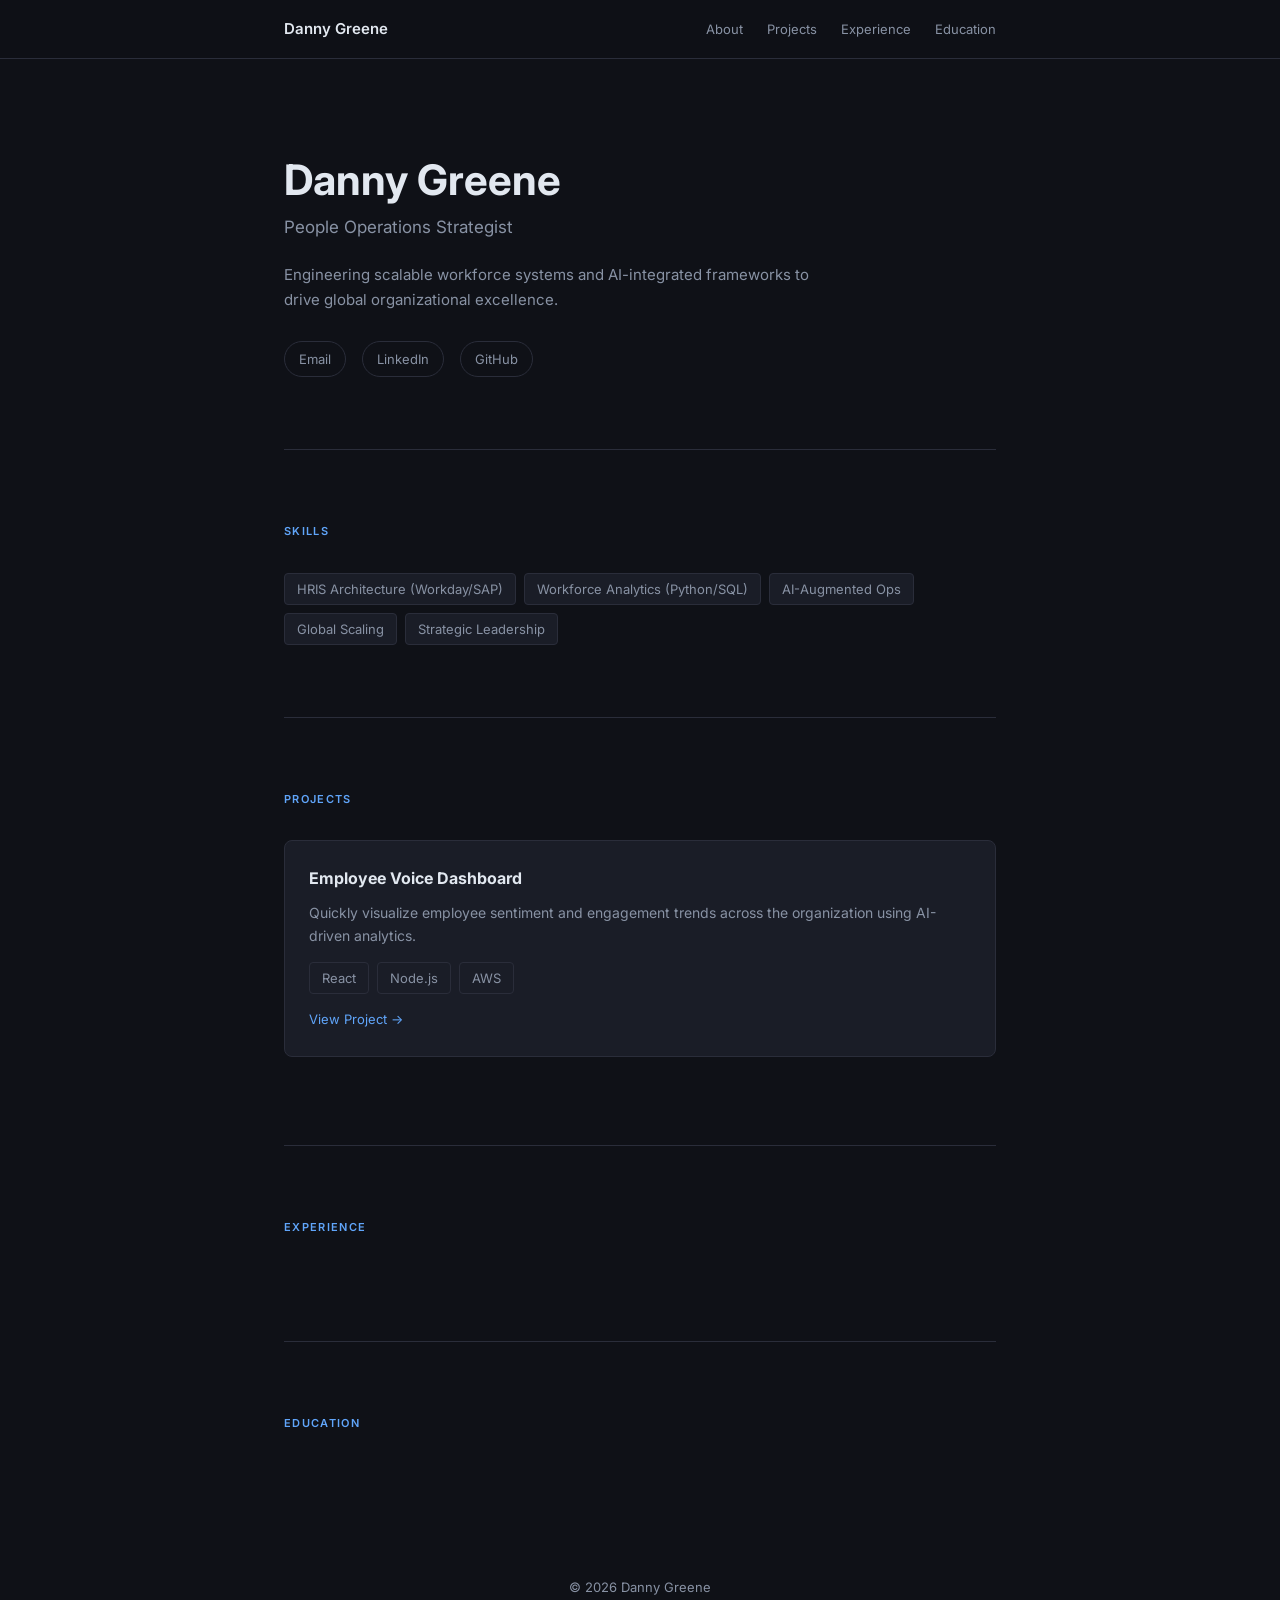
==== index.html @ c43df477 "initial portfolio" ====
<!DOCTYPE html>
<html lang="en">
<head>
  <meta charset="UTF-8" />
  <meta name="viewport" content="width=device-width, initial-scale=1.0" />
  <title id="page-title"></title>
  <link rel="stylesheet" href="style.css" />
  <link rel="preconnect" href="https://fonts.googleapis.com" />
  <link href="https://fonts.googleapis.com/css2?family=Inter:wght@400;500;600;700&display=swap" rel="stylesheet" />
</head>
<body>

<nav>
  <div class="container">
    <span class="nav-name" id="nav-name"></span>
    <div class="nav-links">
      <a href="#about">About</a>
      <a href="#projects">Projects</a>
      <a href="#experience">Experience</a>
      <a href="#education">Education</a>
    </div>
  </div>
</nav>

<main class="container">

  <section id="hero">
    <h1 id="hero-name"></h1>
    <p class="title" id="hero-title"></p>
    <p class="about" id="hero-about"></p>
    <div class="social-links" id="social-links"></div>
  </section>

  <section id="about">
    <h2>Skills</h2>
    <div class="skill-tags" id="skills"></div>
  </section>

  <section id="projects">
    <h2>Projects</h2>
    <div id="projects-list"></div>
  </section>

  <section id="experience">
    <h2>Experience</h2>
    <div id="experience-list"></div>
  </section>

  <section id="education">
    <h2>Education</h2>
    <div id="education-list"></div>
  </section>

</main>

<footer>
  <p id="footer-text"></p>
</footer>

<script src="config.js"></script>
<script>
  const c = siteConfig;

  document.getElementById("page-title").textContent = c.description;
  document.getElementById("nav-name").textContent = c.name;
  document.getElementById("hero-name").textContent = c.name;
  document.getElementById("hero-title").textContent = c.title;
  document.getElementById("hero-about").textContent = c.aboutMe;
  document.getElementById("footer-text").textContent =
    `© ${new Date().getFullYear()} ${c.name}`;

  // Social links
  const socials = [
    { label: "Email", href: `mailto:${c.social.email}` },
    { label: "LinkedIn", href: c.social.linkedin },
    { label: "GitHub", href: c.social.github },
  ];
  const socialEl = document.getElementById("social-links");
  socials.forEach(({ label, href }) => {
    const a = document.createElement("a");
    a.href = href;
    a.textContent = label;
    if (label !== "Email") a.target = "_blank";
    socialEl.appendChild(a);
  });

  // Skills
  const skillsEl = document.getElementById("skills");
  c.skills.forEach(s => {
    const span = document.createElement("span");
    span.className = "skill-tag";
    span.textContent = s;
    skillsEl.appendChild(span);
  });

  // Projects
  const projectsEl = document.getElementById("projects-list");
  c.projects.forEach(p => {
    projectsEl.innerHTML += `
      <div class="card">
        <h3>${p.name}</h3>
        <p>${p.description}</p>
        <div class="skill-tags" style="margin-bottom:12px">
          ${p.skills.map(s => `<span class="skill-tag">${s}</span>`).join("")}
        </div>
        <a class="card-link" href="${p.link}" target="_blank">View Project →</a>
      </div>`;
  });

  // Experience
  const expEl = document.getElementById("experience-list");
  c.experience.forEach(e => {
    expEl.innerHTML += `
      <div class="entry">
        <div class="entry-header">
          <h3>${e.title}</h3>
          <span class="date">${e.dateRange}</span>
        </div>
        <p class="company">${e.company}</p>
        <ul>${e.bullets.map(b => `<li>${b}</li>`).join("")}</ul>
      </div>`;
  });

  // Education
  const eduEl = document.getElementById("education-list");
  c.education.forEach(e => {
    eduEl.innerHTML += `
      <div class="entry">
        <div class="entry-header">
          <h3>${e.degree}</h3>
          <span class="date">${e.dateRange}</span>
        </div>
        <p class="company">${e.school}</p>
        <ul>${e.achievements.map(a => `<li>${a}</li>`).join("")}</ul>
      </div>`;
  });
</script>

</body>
</html>
---- style.css ----
*, *::before, *::after { box-sizing: border-box; margin: 0; padding: 0; }

:root {
  --bg:       #0f1117;
  --surface:  #1a1d27;
  --border:   #2a2d3a;
  --text:     #e2e8f0;
  --muted:    #8892a4;
  --accent:   #60a5fa;
  --radius:   8px;
  --max-w:    760px;
}

body {
  background: var(--bg);
  color: var(--text);
  font-family: 'Inter', system-ui, sans-serif;
  font-size: 15px;
  line-height: 1.7;
}

a { color: var(--accent); text-decoration: none; }
a:hover { text-decoration: underline; }

.container { max-width: var(--max-w); margin: 0 auto; padding: 0 24px; }

/* NAV */
nav {
  position: sticky; top: 0;
  background: rgba(15,17,23,0.85);
  backdrop-filter: blur(10px);
  border-bottom: 1px solid var(--border);
  padding: 16px 0;
  z-index: 10;
}
nav .container {
  display: flex;
  justify-content: space-between;
  align-items: center;
}
.nav-name { font-weight: 600; color: var(--text); }
.nav-links { display: flex; gap: 24px; font-size: 13px; color: var(--muted); }
.nav-links a { color: var(--muted); }
.nav-links a:hover { color: var(--accent); text-decoration: none; }

/* SECTIONS */
section { padding: 72px 0; border-bottom: 1px solid var(--border); }
section:last-child { border-bottom: none; }
h2 {
  font-size: 11px;
  font-weight: 600;
  letter-spacing: 0.12em;
  text-transform: uppercase;
  color: var(--accent);
  margin-bottom: 32px;
}

/* HERO */
#hero { padding: 96px 0 72px; }
#hero h1 { font-size: clamp(28px, 5vw, 42px); font-weight: 700; line-height: 1.2; }
#hero .title { color: var(--muted); font-size: 17px; margin: 8px 0 20px; }
#hero .about { color: var(--muted); max-width: 560px; }
.social-links { display: flex; gap: 16px; margin-top: 28px; }
.social-links a {
  font-size: 13px; color: var(--muted);
  border: 1px solid var(--border);
  padding: 6px 14px;
  border-radius: 20px;
  transition: all 0.15s;
}
.social-links a:hover {
  color: var(--accent);
  border-color: var(--accent);
  text-decoration: none;
}

/* SKILLS */
.skill-tags { display: flex; flex-wrap: wrap; gap: 8px; }
.skill-tag {
  background: var(--surface);
  border: 1px solid var(--border);
  border-radius: 4px;
  padding: 4px 12px;
  font-size: 13px;
  color: var(--muted);
}

/* PROJECTS */
.card {
  background: var(--surface);
  border: 1px solid var(--border);
  border-radius: var(--radius);
  padding: 24px;
  margin-bottom: 16px;
  transition: border-color 0.15s;
}
.card:hover { border-color: var(--accent); }
.card h3 { font-size: 16px; margin-bottom: 8px; }
.card p { color: var(--muted); font-size: 14px; margin-bottom: 14px; }
.card-link { font-size: 13px; }

/* EXPERIENCE */
.entry { margin-bottom: 36px; }
.entry-header { display: flex; justify-content: space-between; align-items: baseline; flex-wrap: wrap; gap: 4px; }
.entry-header h3 { font-size: 15px; font-weight: 600; }
.entry-header .date { font-size: 12px; color: var(--muted); }
.entry .company { color: var(--accent); font-size: 13px; margin-bottom: 10px; }
.entry ul { padding-left: 18px; color: var(--muted); font-size: 14px; }
.entry ul li { margin-bottom: 4px; }

/* EDUCATION — same as entry */

/* FOOTER */
footer {
  text-align: center;
  padding: 40px 0;
  color: var(--muted);
  font-size: 13px;
}
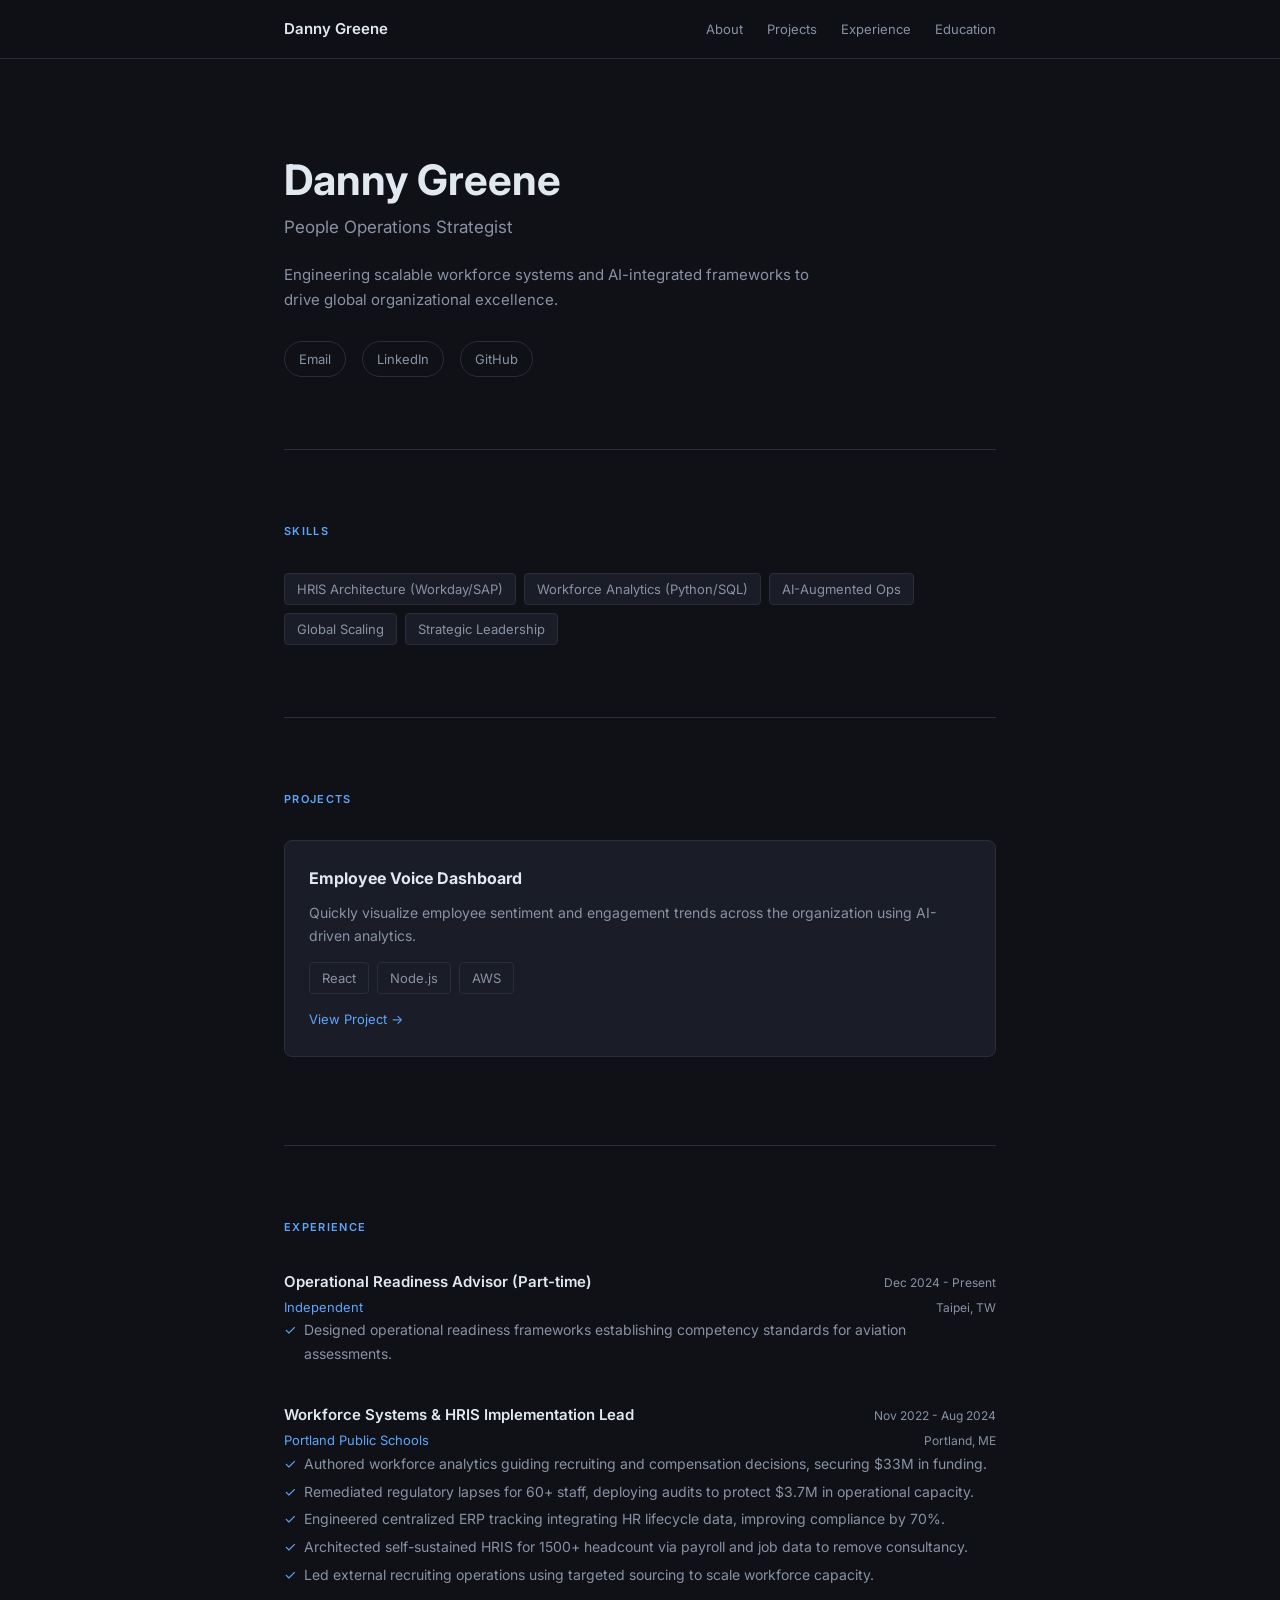
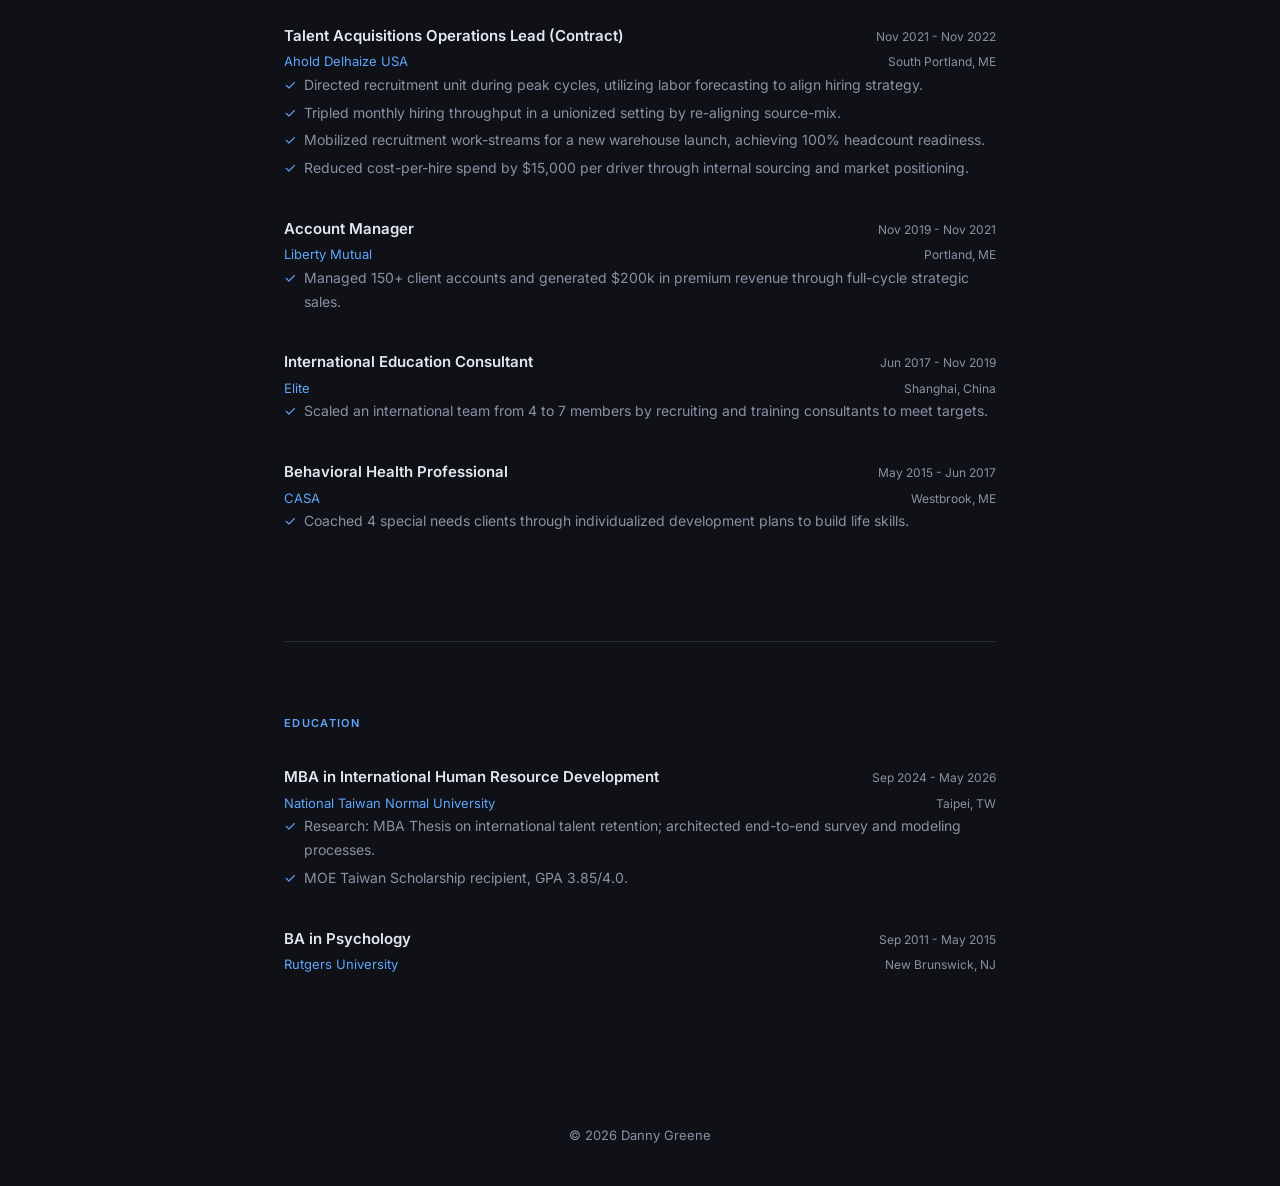
==== commit d568b2ca: "fix location layout" ====
--- a/index.html
+++ b/index.html
@@ -116,7 +116,10 @@
           <h3>${e.title}</h3>
           <span class="date">${e.dateRange}</span>
         </div>
-        <p class="company">${e.company}</p>
+        <div class="entry-subheader">
+          <p class="company">${e.company}</p>
+          <span class="location">${e.location}</span>
+        </div>
         <ul>${e.bullets.map(b => `<li>${b}</li>`).join("")}</ul>
       </div>`;
   });
@@ -130,7 +133,10 @@
           <h3>${e.degree}</h3>
           <span class="date">${e.dateRange}</span>
         </div>
-        <p class="company">${e.school}</p>
+        <div class="entry-subheader">
+          <p class="company">${e.school}</p>
+          <span class="location">${e.location}</span>
+        </div>
         <ul>${e.achievements.map(a => `<li>${a}</li>`).join("")}</ul>
       </div>`;
   });
--- a/style.css
+++ b/style.css
@@ -99,16 +99,67 @@
 .card p { color: var(--muted); font-size: 14px; margin-bottom: 14px; }
 .card-link { font-size: 13px; }
 
-/* EXPERIENCE */
+/* EXPERIENCE & EDUCATION */
 .entry { margin-bottom: 36px; }
-.entry-header { display: flex; justify-content: space-between; align-items: baseline; flex-wrap: wrap; gap: 4px; }
-.entry-header h3 { font-size: 15px; font-weight: 600; }
-.entry-header .date { font-size: 12px; color: var(--muted); }
-.entry .company { color: var(--accent); font-size: 13px; margin-bottom: 10px; }
-.entry ul { padding-left: 18px; color: var(--muted); font-size: 14px; }
-.entry ul li { margin-bottom: 4px; }
+.entry { margin-bottom: 36px; }
 
-/* EDUCATION — same as entry */
+/* Row 1: Title | Date */
+.entry-header {
+  display: grid;
+  grid-template-columns: 1fr auto;
+  align-items: baseline;
+}
+
+.entry-header h3 {
+  font-size: 15px;
+  font-weight: 600;
+  margin: 0;
+}
+
+.entry-header .date {
+  font-size: 12px;
+  color: var(--muted);
+  text-align: right;
+  white-space: nowrap;
+}
+
+/* Row 2: Company | Location */
+.entry-subheader {
+  display: grid;
+  grid-template-columns: 1fr auto;
+  align-items: baseline;
+  margin-top: 2px;
+}
+
+.entry .company {
+  color: var(--accent);
+  font-size: 13px;
+  margin: 0;
+}
+
+.entry .location {
+  color: var(--muted);
+  font-size: 12px;
+  text-align: right;
+  white-space: nowrap;
+}
+.entry ul {
+  list-style: none;
+  padding-left: 0;
+  color: var(--muted);
+  font-size: 14px;
+}
+.entry ul li {
+  margin-bottom: 4px;
+  padding-left: 20px;
+  position: relative;
+}
+.entry ul li::before {
+  content: "✓";
+  position: absolute;
+  left: 0;
+  color: var(--accent);
+}
 
 /* FOOTER */
 footer {
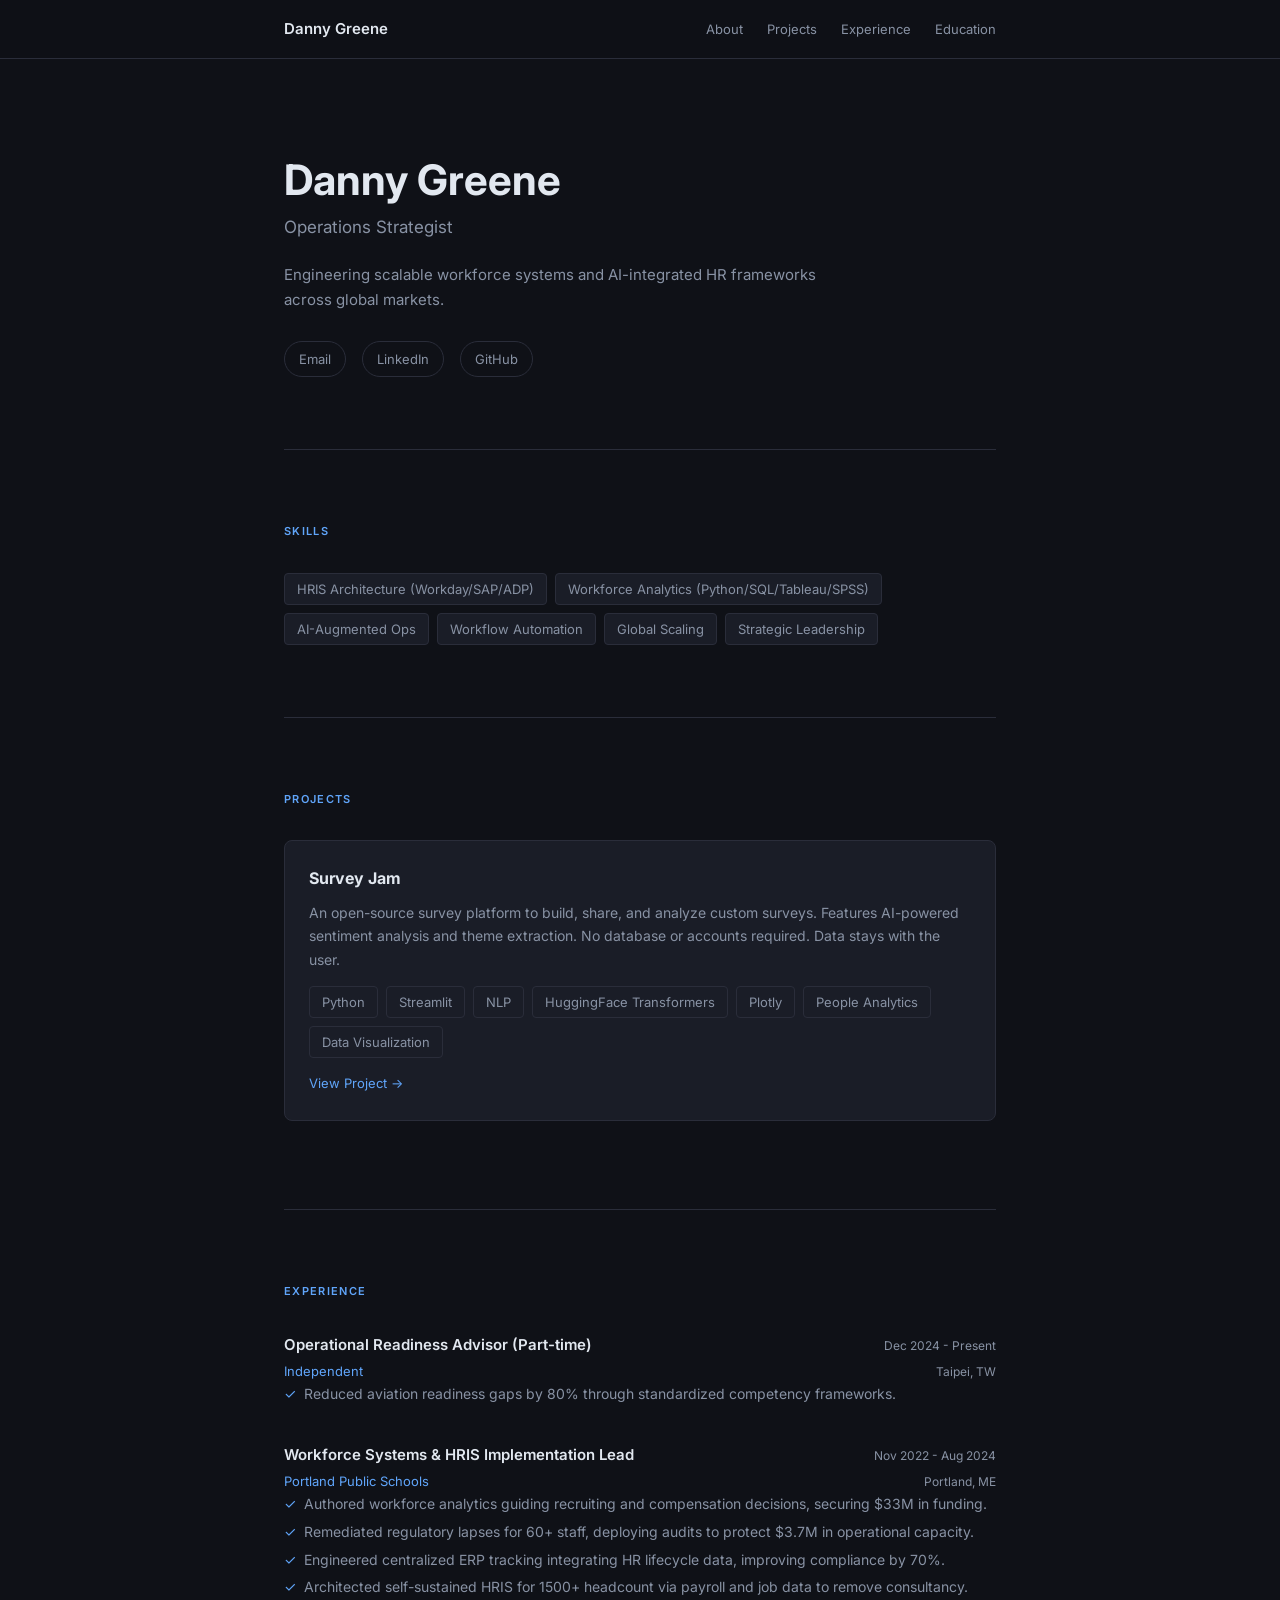
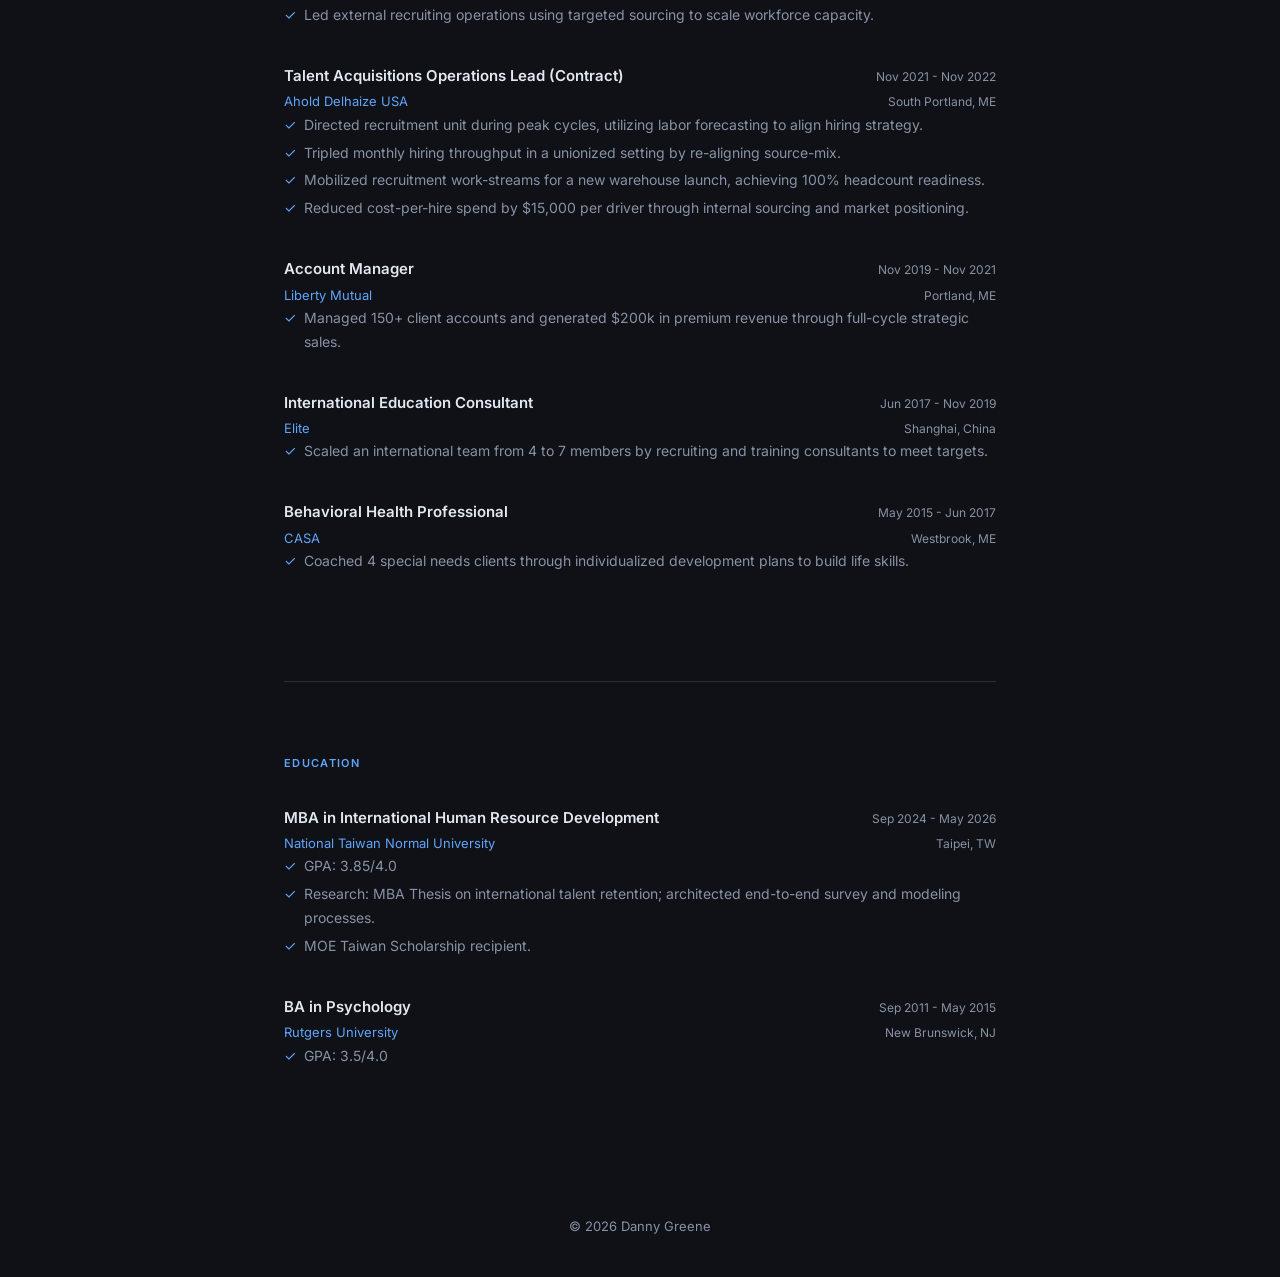
==== commit 1a08279d: "Update index.html" ====
--- a/index.html
+++ b/index.html
@@ -125,22 +125,25 @@
   });
 
   // Education
-  const eduEl = document.getElementById("education-list");
-  c.education.forEach(e => {
-    eduEl.innerHTML += `
-      <div class="entry">
-        <div class="entry-header">
-          <h3>${e.degree}</h3>
-          <span class="date">${e.dateRange}</span>
-        </div>
-        <div class="entry-subheader">
-          <p class="company">${e.school}</p>
-          <span class="location">${e.location}</span>
-        </div>
-        <ul>${e.achievements.map(a => `<li>${a}</li>`).join("")}</ul>
-      </div>`;
-  });
+const eduEl = document.getElementById("education-list");
+c.education.forEach(e => {
+  eduEl.innerHTML += `
+    <div class="entry">
+      <div class="entry-header">
+        <h3>${e.degree}</h3>
+        <span class="date">${e.dateRange}</span>
+      </div>
+      <div class="entry-subheader">
+        <p class="company">${e.school}</p>
+        <span class="location">${e.location}</span>
+      </div>
+      <ul>
+        ${e.gpa ? `<li>GPA: ${e.gpa}</li>` : ""}
+        ${e.achievements.map(a => `<li>${a}</li>`).join("")}
+      </ul>
+    </div>`;
+});
 </script>
 
 </body>
-</html>+</html>
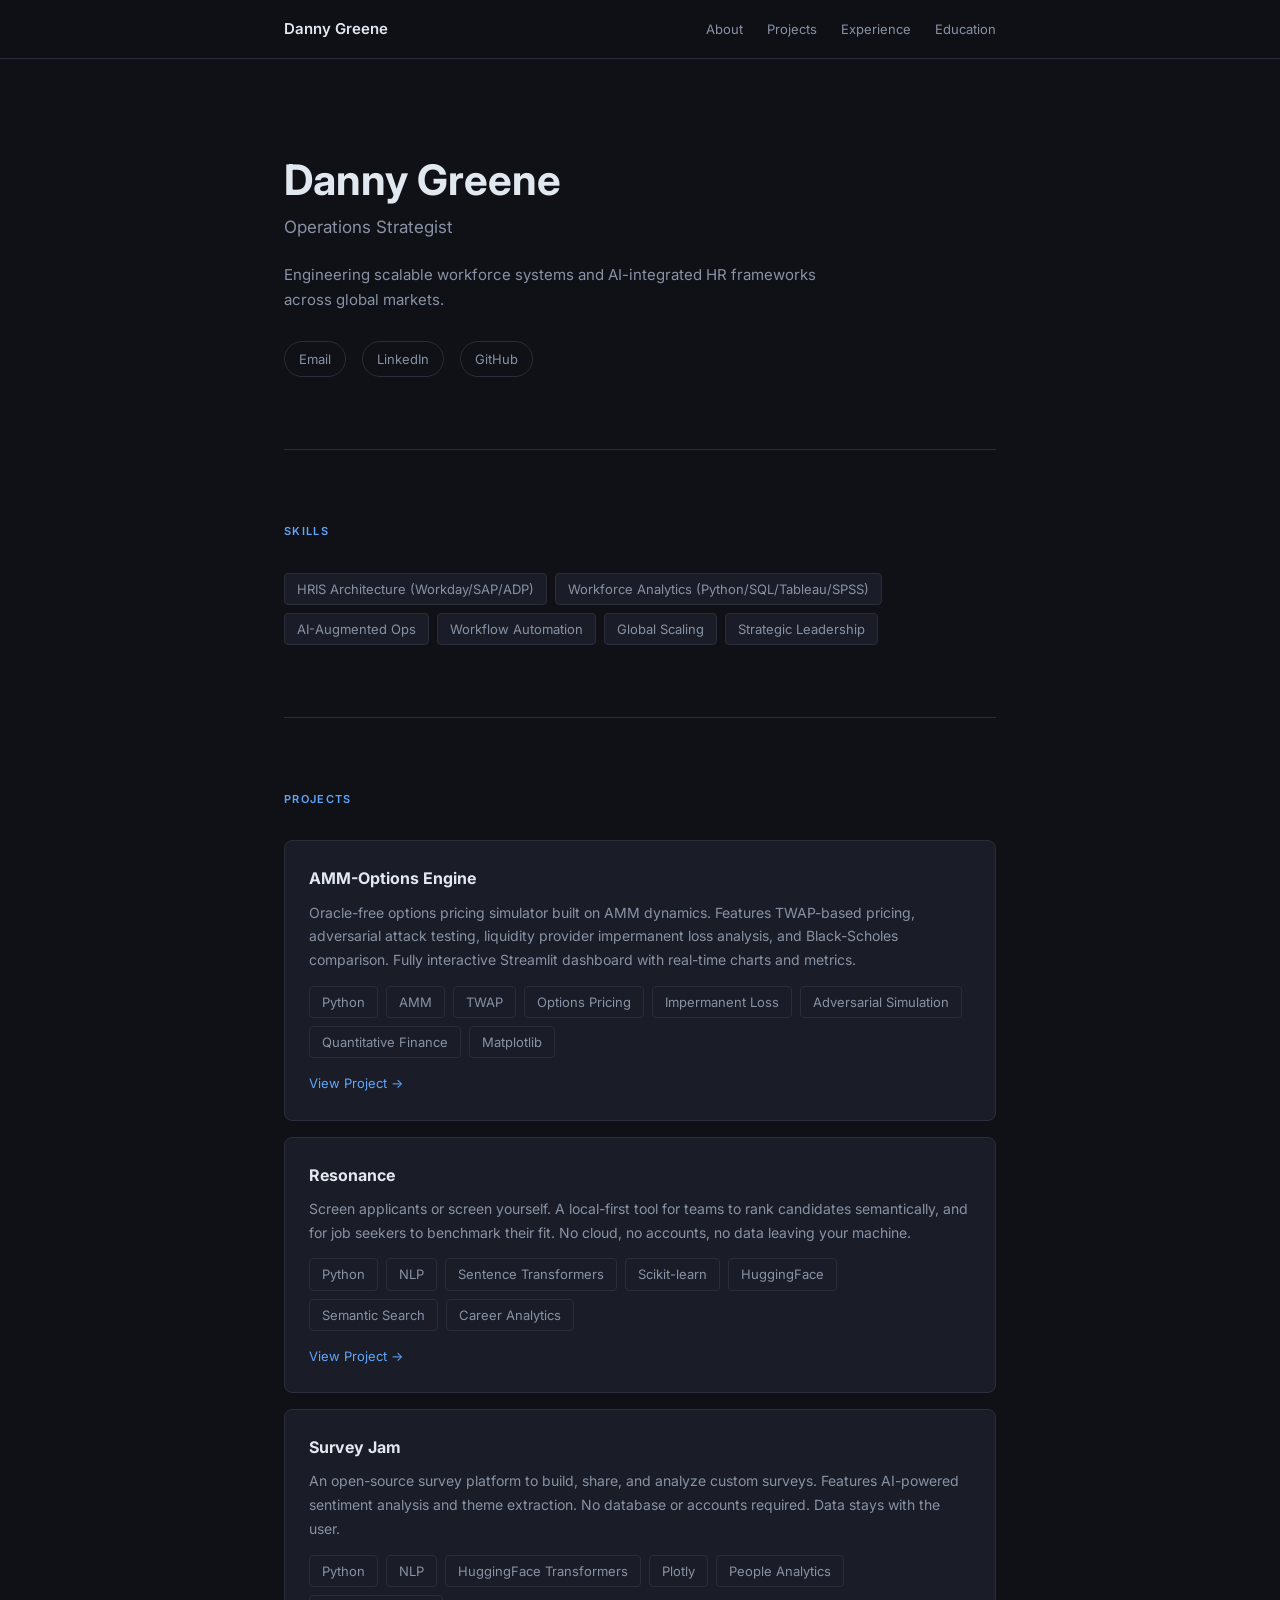
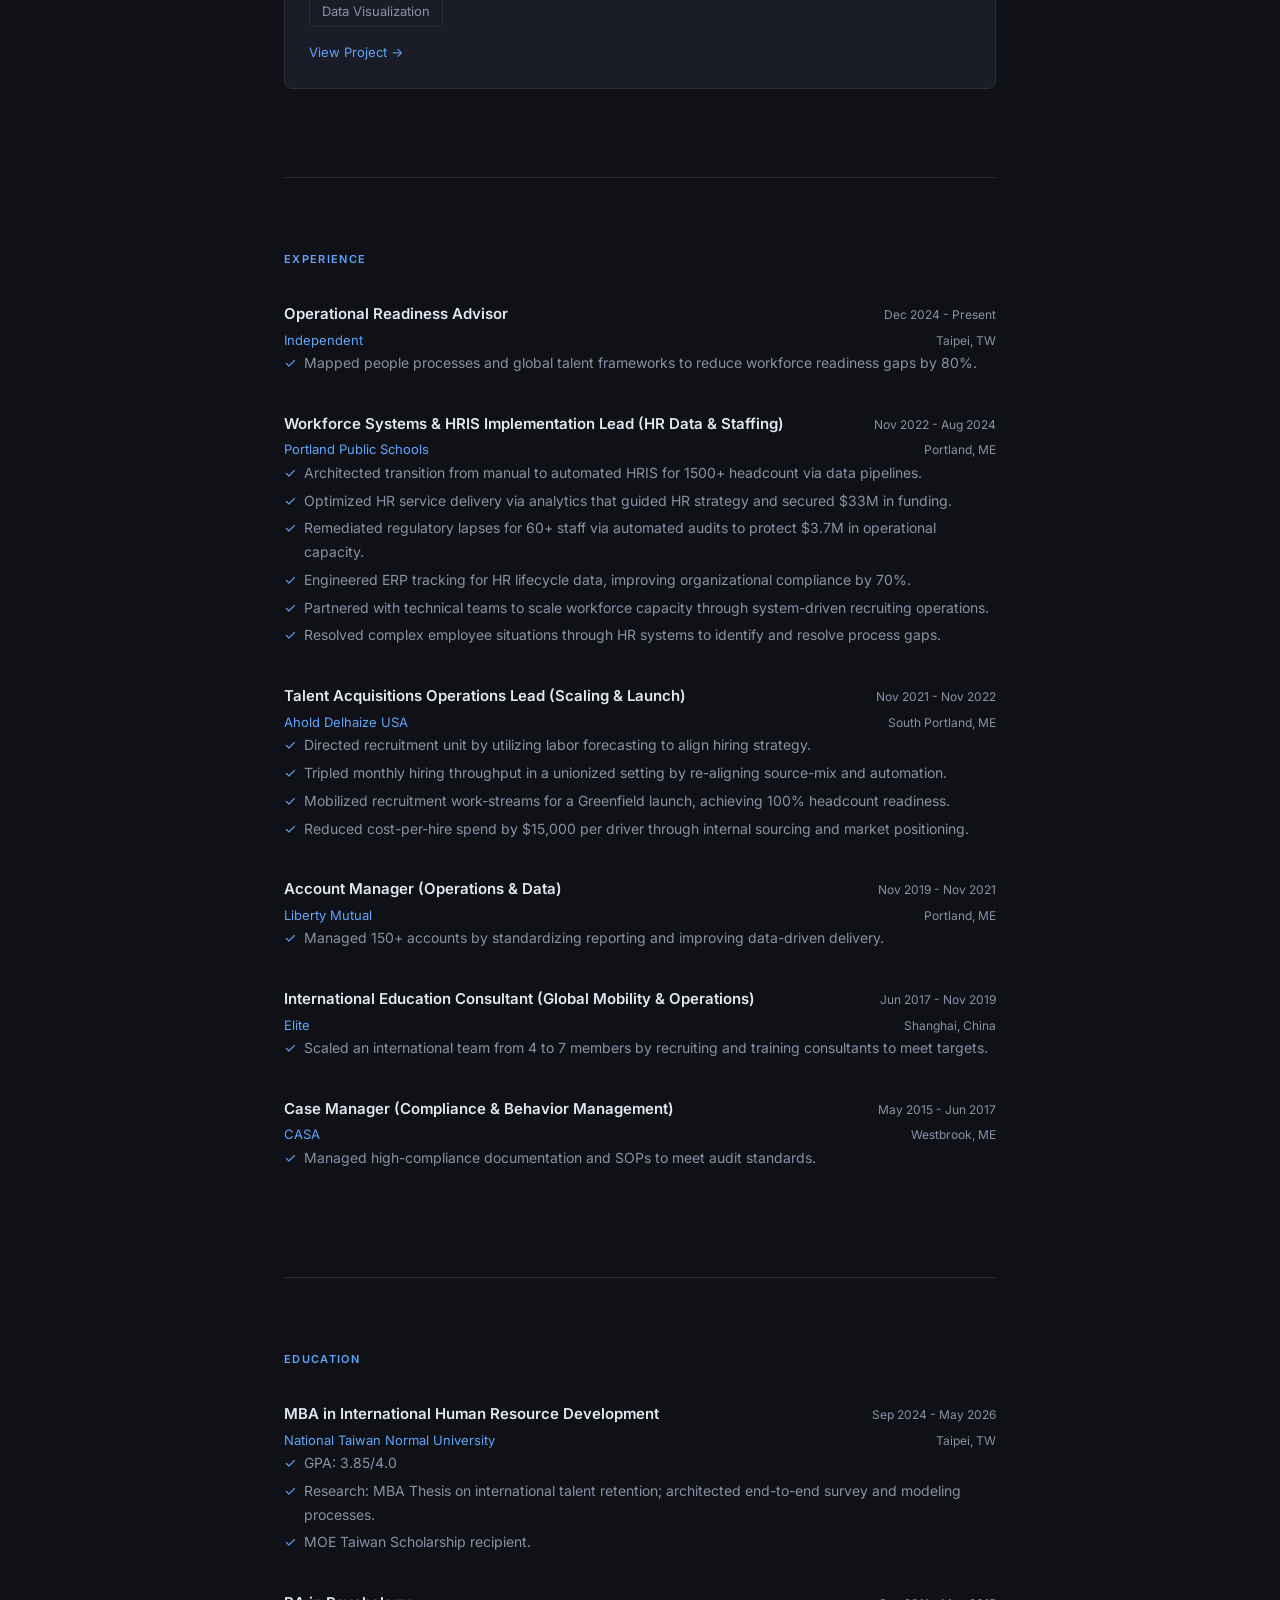
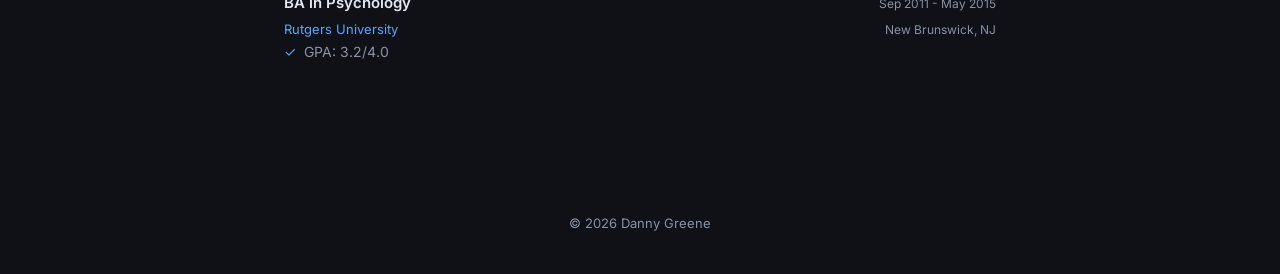
==== commit df9b7e24: "initial commit" ====
--- a/index.html
+++ b/index.html
@@ -125,7 +125,7 @@
   });
 
   // Education
-const eduEl = document.getElementById("education-list");
+  const eduEl = document.getElementById("education-list");
 c.education.forEach(e => {
   eduEl.innerHTML += `
     <div class="entry">
@@ -146,4 +146,4 @@
 </script>
 
 </body>
-</html>
+</html>
